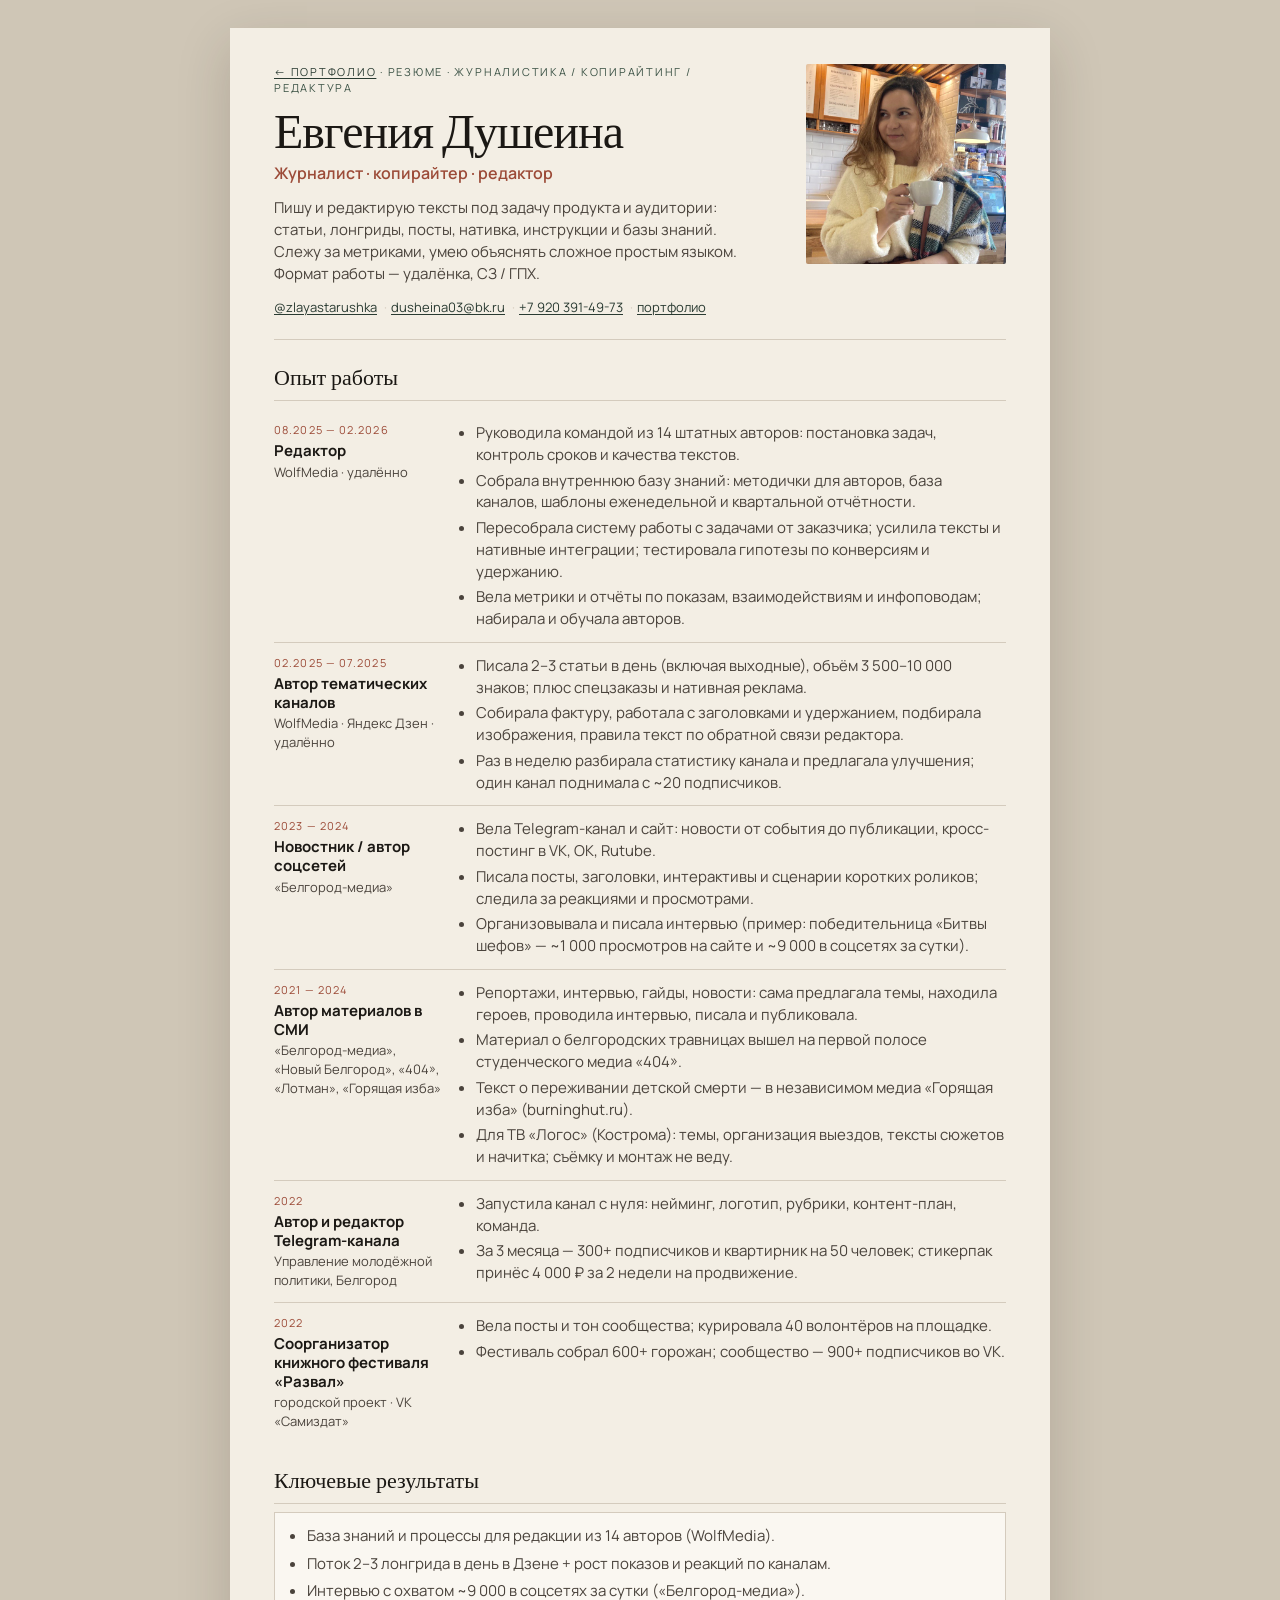
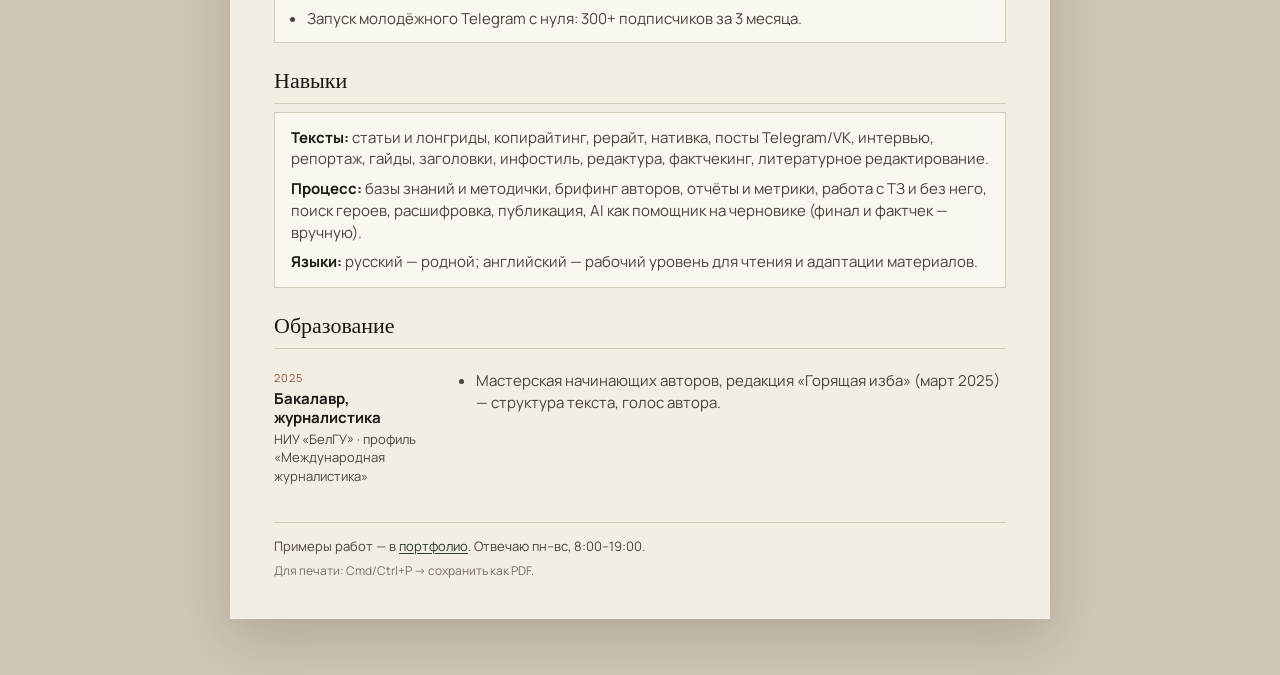
==== resume.html @ 81f5b229 "Fix resume portrait aspect ratio on GitHub Pages. HTML height attribute was stretching the photo; ke" ====
<!DOCTYPE html>
<html lang="ru">
<head>
  <meta charset="UTF-8" />
  <meta name="viewport" content="width=device-width, initial-scale=1" />
  <title>Евгения Душеина — резюме</title>
  <meta name="description" content="Резюме Евгении Душеиной: журналист, копирайтер, редактор. Удалёнка, тексты, редактура, базы знаний, метрики." />
  <link rel="preconnect" href="https://fonts.googleapis.com" />
  <link rel="preconnect" href="https://fonts.gstatic.com" crossorigin />
  <link href="https://fonts.googleapis.com/css2?family=Fraunces:opsz,wght@9..144,500;9..144,700&family=Manrope:wght@400;500;600;700&display=swap" rel="stylesheet" />
  <link rel="stylesheet" href="resume.css" />
</head>
<body>
  <div class="sheet">
    <header class="cv-head">
      <div class="cv-head-copy">
        <p class="kicker"><a href="./">← портфолио</a> · резюме · журналистика / копирайтинг / редактура</p>
        <h1>Евгения Душеина</h1>
        <p class="role">Журналист · копирайтер · редактор</p>
        <p class="lede">
          Пишу и редактирую тексты под задачу продукта и аудитории: статьи, лонгриды, посты, нативка, инструкции и базы знаний.
          Слежу за метриками, умею объяснять сложное простым языком. Формат работы — удалёнка, СЗ / ГПХ.
        </p>
        <ul class="contacts-inline">
          <li><a href="https://t.me/zlayastarushka">@zlayastarushka</a></li>
          <li><a href="mailto:dusheina03@bk.ru">dusheina03@bk.ru</a></li>
          <li><a href="tel:+79203914973">+7 920 391-49-73</a></li>
          <li><a href="https://marieadeslivres-creator.github.io/portfolio-dusheina/">портфолио</a></li>
        </ul>
      </div>
      <figure class="portrait">
        <img src="assets/photo-resume.jpg" alt="Евгения Душеина" />
      </figure>
    </header>

    <section>
      <h2>Опыт работы</h2>

      <article class="job">
        <div class="job-meta">
          <p class="when">08.2025 — 02.2026</p>
          <h3>Редактор</h3>
          <p class="where">WolfMedia · удалённо</p>
        </div>
        <ul>
          <li>Руководила командой из 14 штатных авторов: постановка задач, контроль сроков и качества текстов.</li>
          <li>Собрала внутреннюю базу знаний: методички для авторов, база каналов, шаблоны еженедельной и квартальной отчётности.</li>
          <li>Пересобрала систему работы с задачами от заказчика; усилила тексты и нативные интеграции; тестировала гипотезы по конверсиям и удержанию.</li>
          <li>Вела метрики и отчёты по показам, взаимодействиям и инфоповодам; набирала и обучала авторов.</li>
        </ul>
      </article>

      <article class="job">
        <div class="job-meta">
          <p class="when">02.2025 — 07.2025</p>
          <h3>Автор тематических каналов</h3>
          <p class="where">WolfMedia · Яндекс Дзен · удалённо</p>
        </div>
        <ul>
          <li>Писала 2–3 статьи в день (включая выходные), объём 3 500–10 000 знаков; плюс спецзаказы и нативная реклама.</li>
          <li>Собирала фактуру, работала с заголовками и удержанием, подбирала изображения, правила текст по обратной связи редактора.</li>
          <li>Раз в неделю разбирала статистику канала и предлагала улучшения; один канал поднимала с ~20 подписчиков.</li>
        </ul>
      </article>

      <article class="job">
        <div class="job-meta">
          <p class="when">2023 — 2024</p>
          <h3>Новостник / автор соцсетей</h3>
          <p class="where">«Белгород-медиа»</p>
        </div>
        <ul>
          <li>Вела Telegram-канал и сайт: новости от события до публикации, кросс-постинг в VK, OK, Rutube.</li>
          <li>Писала посты, заголовки, интерактивы и сценарии коротких роликов; следила за реакциями и просмотрами.</li>
          <li>Организовывала и писала интервью (пример: победительница «Битвы шефов» — ~1 000 просмотров на сайте и ~9 000 в соцсетях за сутки).</li>
        </ul>
      </article>

      <article class="job">
        <div class="job-meta">
          <p class="when">2021 — 2024</p>
          <h3>Автор материалов в СМИ</h3>
          <p class="where">«Белгород-медиа», «Новый Белгород», «404», «Лотман», «Горящая изба»</p>
        </div>
        <ul>
          <li>Репортажи, интервью, гайды, новости: сама предлагала темы, находила героев, проводила интервью, писала и публиковала.</li>
          <li>Материал о белгородских травницах вышел на первой полосе студенческого медиа «404».</li>
          <li>Текст о переживании детской смерти — в независимом медиа «Горящая изба» (burninghut.ru).</li>
          <li>Для ТВ «Логос» (Кострома): темы, организация выездов, тексты сюжетов и начитка; съёмку и монтаж не веду.</li>
        </ul>
      </article>

      <article class="job">
        <div class="job-meta">
          <p class="when">2022</p>
          <h3>Автор и редактор Telegram-канала</h3>
          <p class="where">Управление молодёжной политики, Белгород</p>
        </div>
        <ul>
          <li>Запустила канал с нуля: нейминг, логотип, рубрики, контент-план, команда.</li>
          <li>За 3 месяца — 300+ подписчиков и квартирник на 50 человек; стикерпак принёс 4 000 ₽ за 2 недели на продвижение.</li>
        </ul>
      </article>

      <article class="job">
        <div class="job-meta">
          <p class="when">2022</p>
          <h3>Соорганизатор книжного фестиваля «Развал»</h3>
          <p class="where">городской проект · VK «Самиздат»</p>
        </div>
        <ul>
          <li>Вела посты и тон сообщества; курировала 40 волонтёров на площадке.</li>
          <li>Фестиваль собрал 600+ горожан; сообщество — 900+ подписчиков во VK.</li>
        </ul>
      </article>
    </section>

    <section class="results">
      <h2>Ключевые результаты</h2>
      <ul class="result-list">
        <li>База знаний и процессы для редакции из 14 авторов (WolfMedia).</li>
        <li>Поток 2–3 лонгрида в день в Дзене + рост показов и реакций по каналам.</li>
        <li>Интервью с охватом ~9 000 в соцсетях за сутки («Белгород-медиа»).</li>
        <li>Запуск молодёжного Telegram с нуля: 300+ подписчиков за 3 месяца.</li>
      </ul>
    </section>

    <section>
      <h2>Навыки</h2>
      <div class="skills-block">
        <p><strong>Тексты:</strong> статьи и лонгриды, копирайтинг, рерайт, нативка, посты Telegram/VK, интервью, репортаж, гайды, заголовки, инфостиль, редактура, фактчекинг, литературное редактирование.</p>
        <p><strong>Процесс:</strong> базы знаний и методички, брифинг авторов, отчёты и метрики, работа с ТЗ и без него, поиск героев, расшифровка, публикация, AI как помощник на черновике (финал и фактчек — вручную).</p>
        <p><strong>Языки:</strong> русский — родной; английский — рабочий уровень для чтения и адаптации материалов.</p>
      </div>
    </section>

    <section>
      <h2>Образование</h2>
      <article class="job job-edu">
        <div class="job-meta">
          <p class="when">2025</p>
          <h3>Бакалавр, журналистика</h3>
          <p class="where">НИУ «БелГУ» · профиль «Международная журналистика»</p>
        </div>
        <ul>
          <li>Мастерская начинающих авторов, редакция «Горящая изба» (март 2025) — структура текста, голос автора.</li>
        </ul>
      </article>
    </section>

    <footer class="cv-foot">
      <p>Примеры работ — в <a href="https://marieadeslivres-creator.github.io/portfolio-dusheina/">портфолио</a>. Отвечаю пн–вс, 8:00–19:00.</p>
      <p class="print-hint">Для печати: Cmd/Ctrl+P → сохранить как PDF.</p>
    </footer>
  </div>
</body>
</html>
---- resume.css ----
:root {
  --paper: #f3eee4;
  --ink: #1b1814;
  --ink-soft: #4a433c;
  --forest: #3c5346;
  --forest-deep: #2a3b32;
  --rust: #9c4b38;
  --rule: #d4cbbd;
  --white: #faf7f1;
}

* { box-sizing: border-box; }

html { scroll-behavior: smooth; }

body {
  margin: 0;
  background: #cfc6b6;
  color: var(--ink);
  font-family: "Manrope", sans-serif;
  font-size: 15px;
  line-height: 1.45;
}

a {
  color: var(--forest-deep);
  text-underline-offset: 2px;
}

a:hover { color: var(--rust); }

.sheet {
  max-width: 820px;
  margin: 28px auto 56px;
  background: var(--paper);
  padding: 36px 44px 40px;
  box-shadow: 0 18px 50px rgba(40, 30, 16, 0.18);
}

.kicker {
  margin: 0 0 10px;
  font-size: 11px;
  letter-spacing: 0.16em;
  text-transform: uppercase;
  color: var(--forest);
}

.cv-head {
  display: grid;
  grid-template-columns: 1.35fr 0.65fr;
  gap: 28px;
  align-items: start;
  padding-bottom: 22px;
  border-bottom: 1px solid var(--rule);
  margin-bottom: 8px;
}

h1 {
  margin: 0 0 6px;
  font-family: "Fraunces", serif;
  font-size: clamp(34px, 5.5vw, 48px);
  line-height: 1.05;
  font-weight: 500;
  letter-spacing: -0.02em;
}

.role {
  margin: 0 0 12px;
  font-size: 16px;
  color: var(--rust);
  font-weight: 600;
}

.lede {
  margin: 0 0 14px;
  color: var(--ink-soft);
  max-width: 42em;
}

.contacts-inline {
  margin: 0;
  padding: 0;
  list-style: none;
  display: flex;
  flex-wrap: wrap;
  gap: 6px 14px;
  font-size: 13px;
}

.contacts-inline li {
  position: relative;
}

.contacts-inline li:not(:last-child)::after {
  content: "·";
  position: absolute;
  right: -10px;
  color: var(--rule);
}

.portrait {
  margin: 0;
  justify-self: end;
  width: min(100%, 200px);
}

.portrait img {
  width: 100%;
  height: auto;
  aspect-ratio: 1;
  object-fit: cover;
  object-position: center 18%;
  display: block;
  border-radius: 2px;
  filter: saturate(0.92) contrast(1.04);
}

h2 {
  margin: 22px 0 8px;
  font-family: "Fraunces", serif;
  font-size: 22px;
  font-weight: 500;
  padding-bottom: 6px;
  border-bottom: 1px solid var(--rule);
}

.job {
  display: grid;
  grid-template-columns: 168px 1fr;
  gap: 14px 18px;
  padding: 12px 0;
  border-top: 1px solid transparent;
}

.job + .job {
  border-top: 1px solid var(--rule);
}

.when {
  margin: 0 0 4px;
  font-size: 11px;
  letter-spacing: 0.1em;
  text-transform: uppercase;
  color: var(--rust);
}

.job h3 {
  margin: 0 0 2px;
  font-size: 15px;
  font-weight: 700;
  line-height: 1.25;
}

.where {
  margin: 0;
  color: var(--ink-soft);
  font-size: 13px;
}

.job ul {
  margin: 0;
  padding: 0 0 0 16px;
  color: var(--ink-soft);
}

.job li + li { margin-top: 4px; }

.result-list {
  margin: 0;
  padding: 12px 16px 12px 32px;
  background: var(--white);
  border: 1px solid var(--rule);
  color: var(--ink-soft);
}

.result-list li + li { margin-top: 6px; }

.skills-block {
  background: var(--white);
  border: 1px solid var(--rule);
  padding: 14px 16px;
  color: var(--ink-soft);
}

.skills-block p {
  margin: 0;
}

.skills-block p + p {
  margin-top: 8px;
}

.skills-block strong {
  color: var(--ink);
  font-weight: 700;
}

.job-edu ul {
  color: var(--ink-soft);
}

.cv-foot {
  margin-top: 24px;
  padding-top: 14px;
  border-top: 1px solid var(--rule);
  color: var(--ink-soft);
  font-size: 13px;
}

.cv-foot p { margin: 0; }

.print-hint {
  margin-top: 6px !important;
  font-size: 12px;
  opacity: 0.75;
}

@media screen and (max-width: 700px) {
  .sheet {
    margin: 0;
    padding: 24px 18px 40px;
  }

  .cv-head {
    grid-template-columns: 1fr;
  }

  .portrait {
    order: -1;
    justify-self: start;
    width: 160px;
  }

  .job {
    grid-template-columns: 1fr;
    gap: 6px;
  }

  .contacts-inline li:not(:last-child)::after {
    display: none;
  }
}

@page {
  size: A4;
  margin: 12mm 14mm;
}

@media print {
  body {
    background: white;
    font-size: 10.5pt;
    line-height: 1.35;
    -webkit-print-color-adjust: exact;
    print-color-adjust: exact;
  }

  .sheet {
    margin: 0;
    padding: 0;
    max-width: none;
    box-shadow: none;
  }

  .print-hint { display: none; }

  .cv-head {
    gap: 18px;
    padding-bottom: 12px;
    margin-bottom: 4px;
  }

  h1 { font-size: 28pt; }
  h2 {
    font-size: 13pt;
    margin: 14px 0 6px;
  }

  .portrait { width: 132px; }

  .job {
    grid-template-columns: 140px 1fr;
    padding: 8px 0;
    break-inside: avoid;
  }

  .results,
  .skills-block,
  .job-edu {
    break-inside: avoid;
  }

  a {
    color: var(--ink);
    text-decoration: none;
  }
}
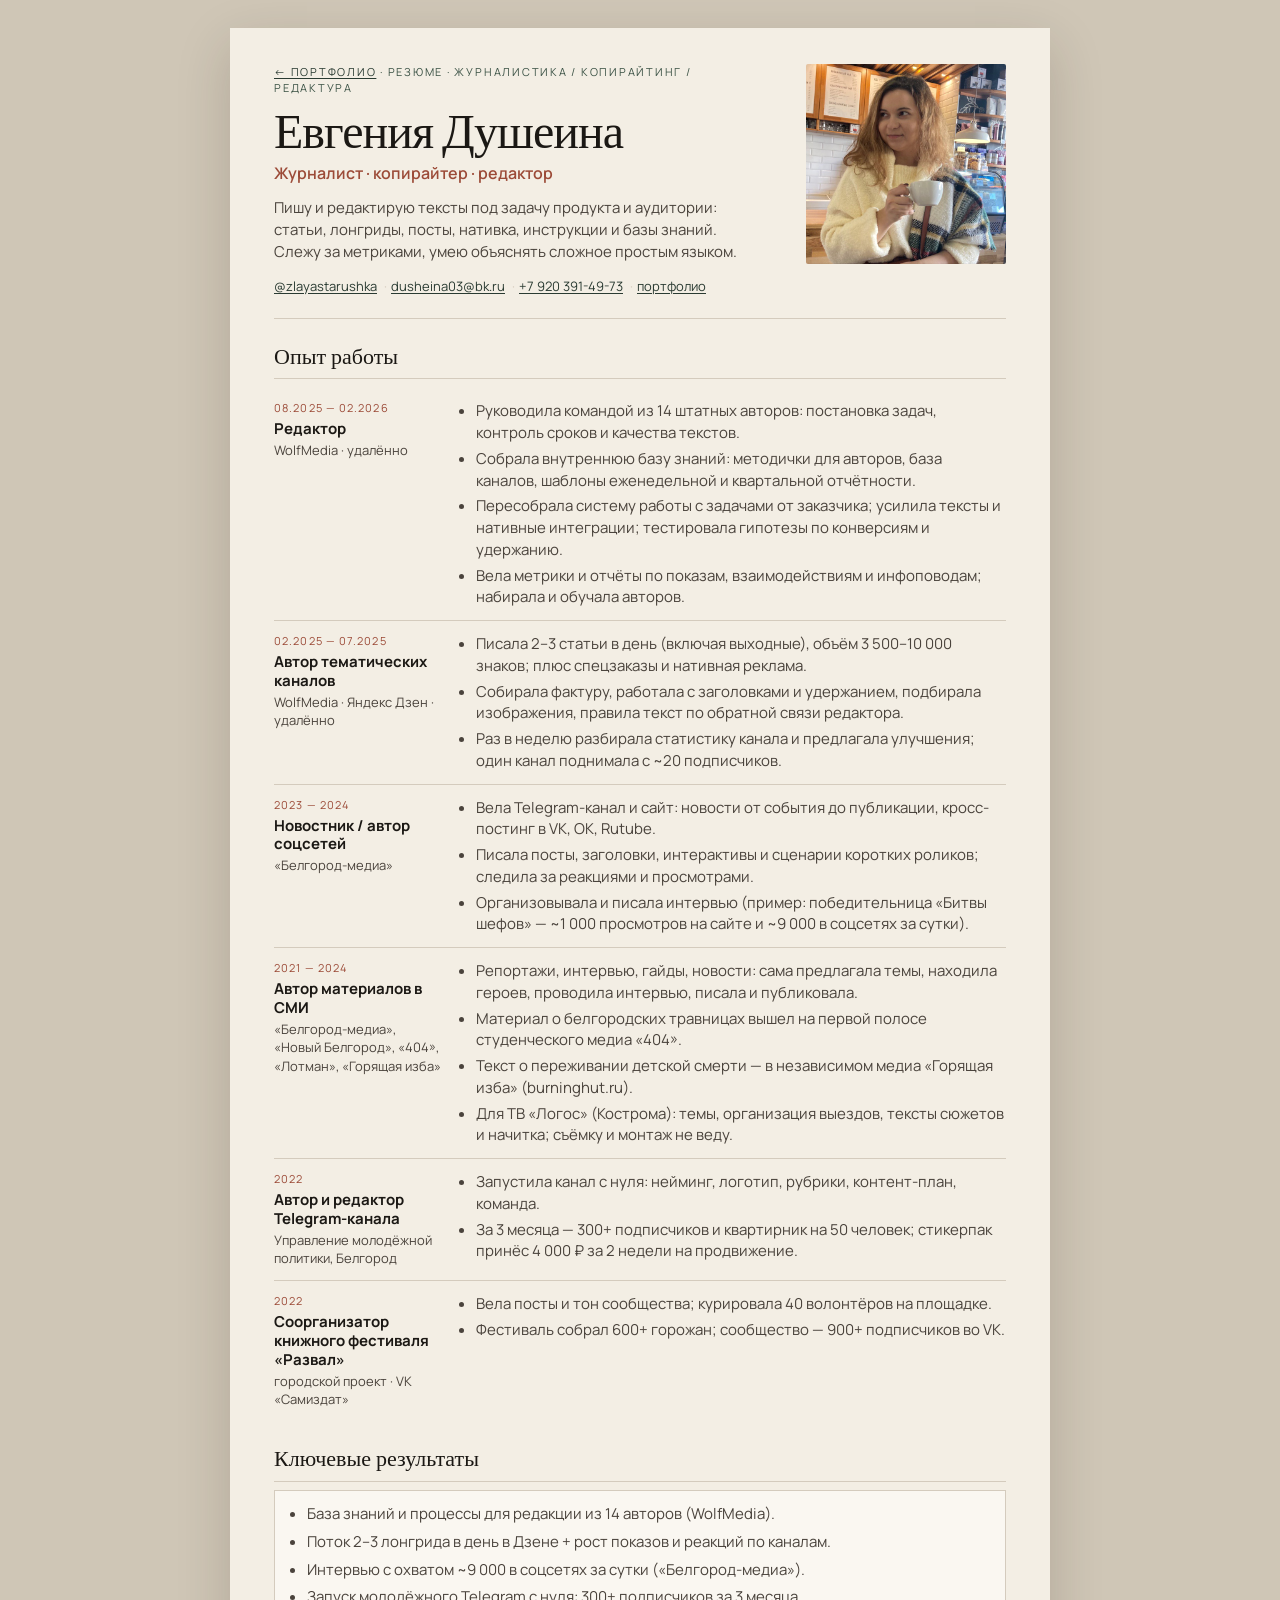
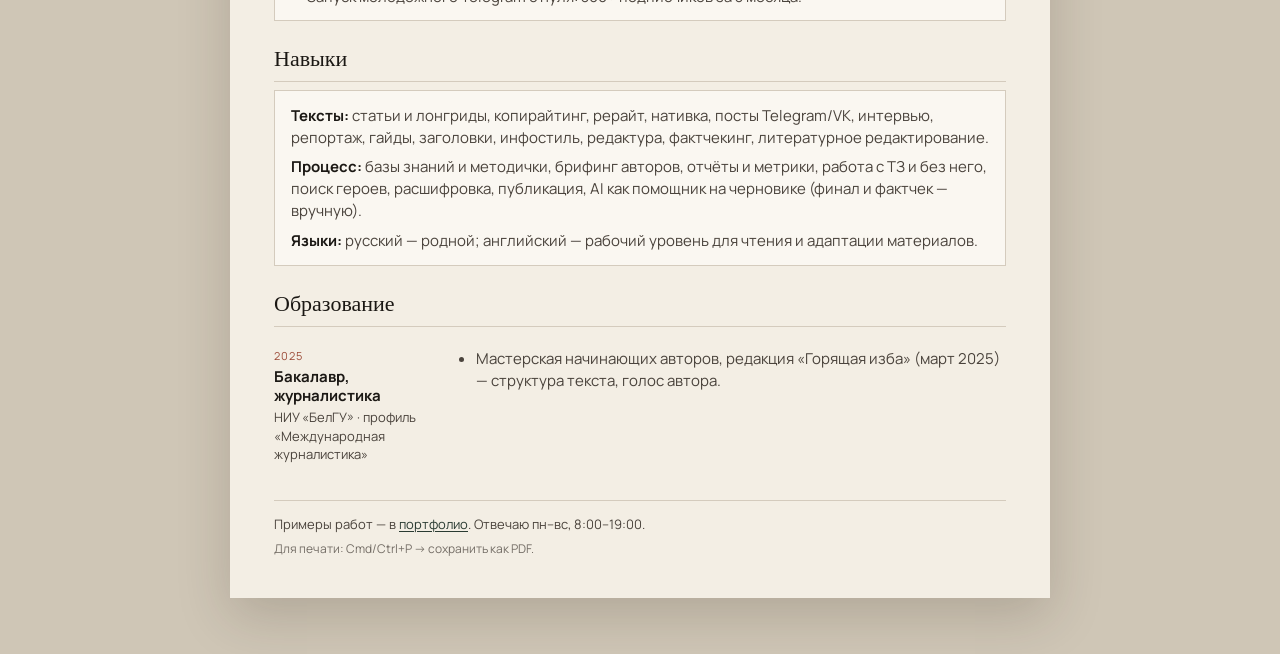
==== commit c1d057ab: "Drop work-format line from the resume summary. Keep the intro focused on skills and leave contract d" ====
--- a/resume.html
+++ b/resume.html
@@ -19,7 +19,7 @@
         <p class="role">Журналист · копирайтер · редактор</p>
         <p class="lede">
           Пишу и редактирую тексты под задачу продукта и аудитории: статьи, лонгриды, посты, нативка, инструкции и базы знаний.
-          Слежу за метриками, умею объяснять сложное простым языком. Формат работы — удалёнка, СЗ / ГПХ.
+          Слежу за метриками, умею объяснять сложное простым языком.
         </p>
         <ul class="contacts-inline">
           <li><a href="https://t.me/zlayastarushka">@zlayastarushka</a></li>
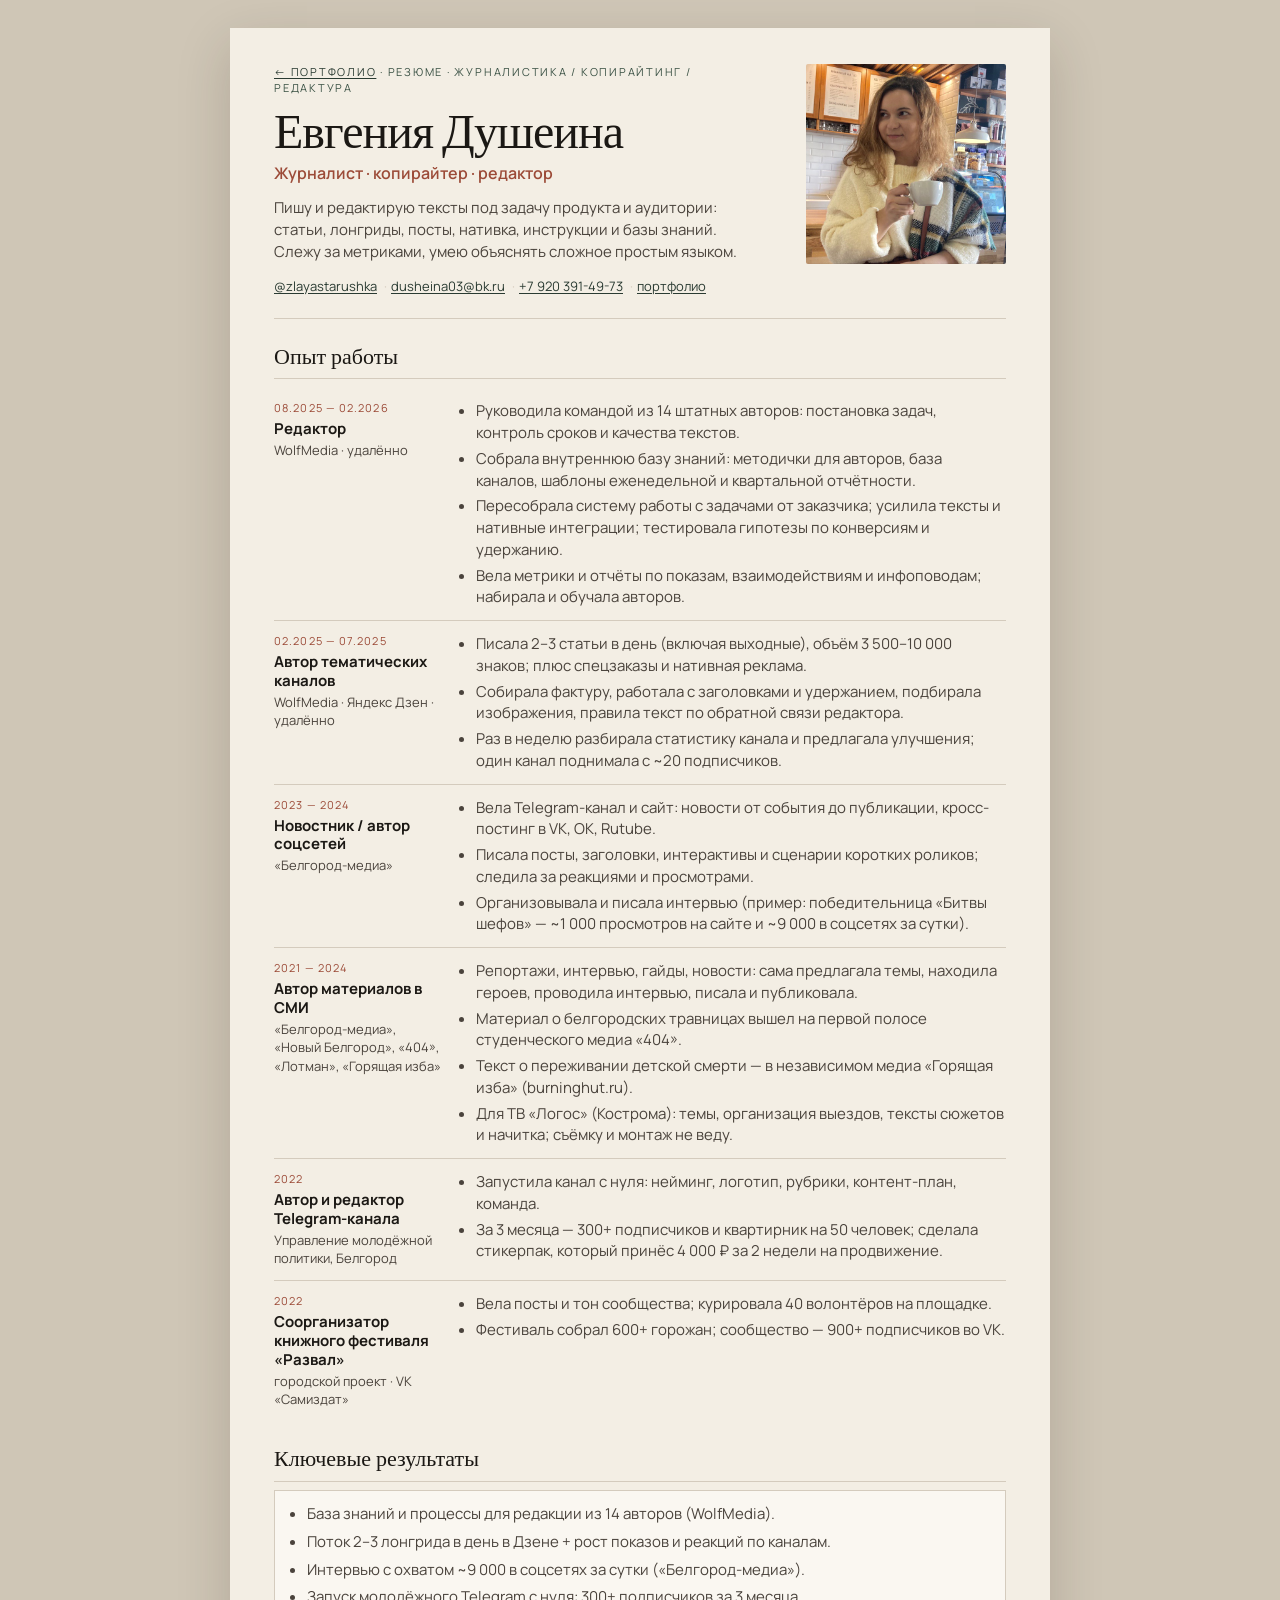
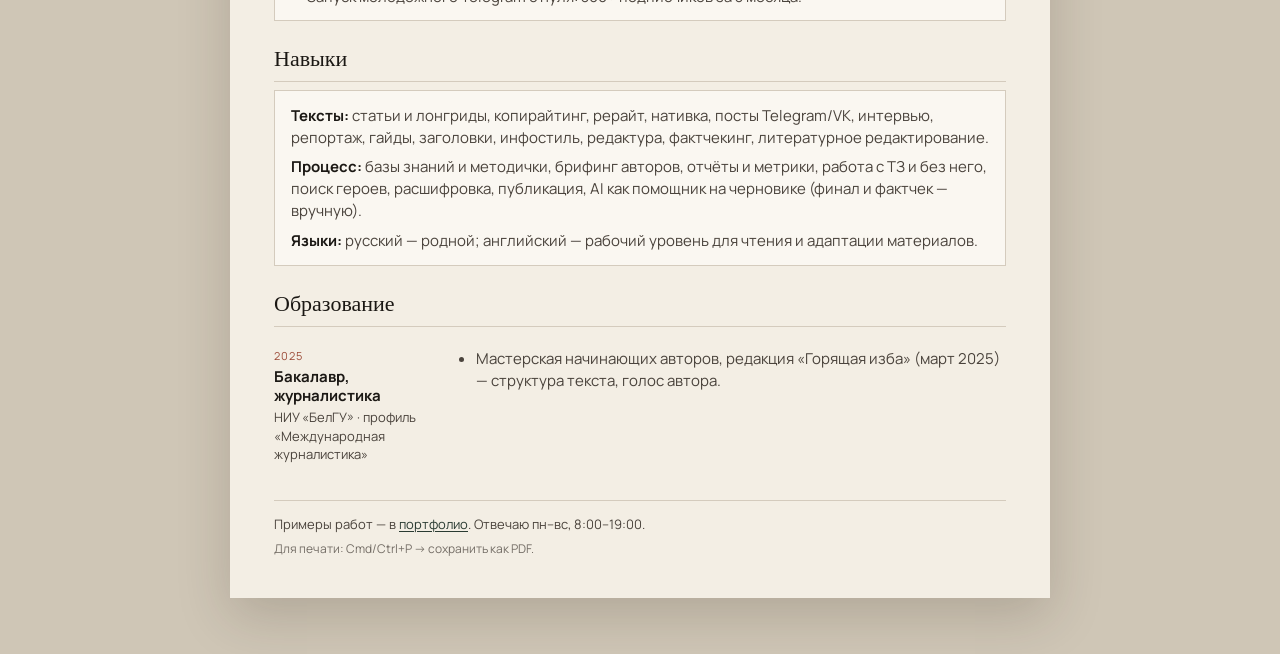
==== commit 34b11656: "Clarify ownership of the sticker-pack result in the resume. Co-authored-by: Cursor <cursoragent@curs" ====
--- a/resume.html
+++ b/resume.html
@@ -98,7 +98,7 @@
         </div>
         <ul>
           <li>Запустила канал с нуля: нейминг, логотип, рубрики, контент-план, команда.</li>
-          <li>За 3 месяца — 300+ подписчиков и квартирник на 50 человек; стикерпак принёс 4 000 ₽ за 2 недели на продвижение.</li>
+          <li>За 3 месяца — 300+ подписчиков и квартирник на 50 человек; сделала стикерпак, который принёс 4 000 ₽ за 2 недели на продвижение.</li>
         </ul>
       </article>
 
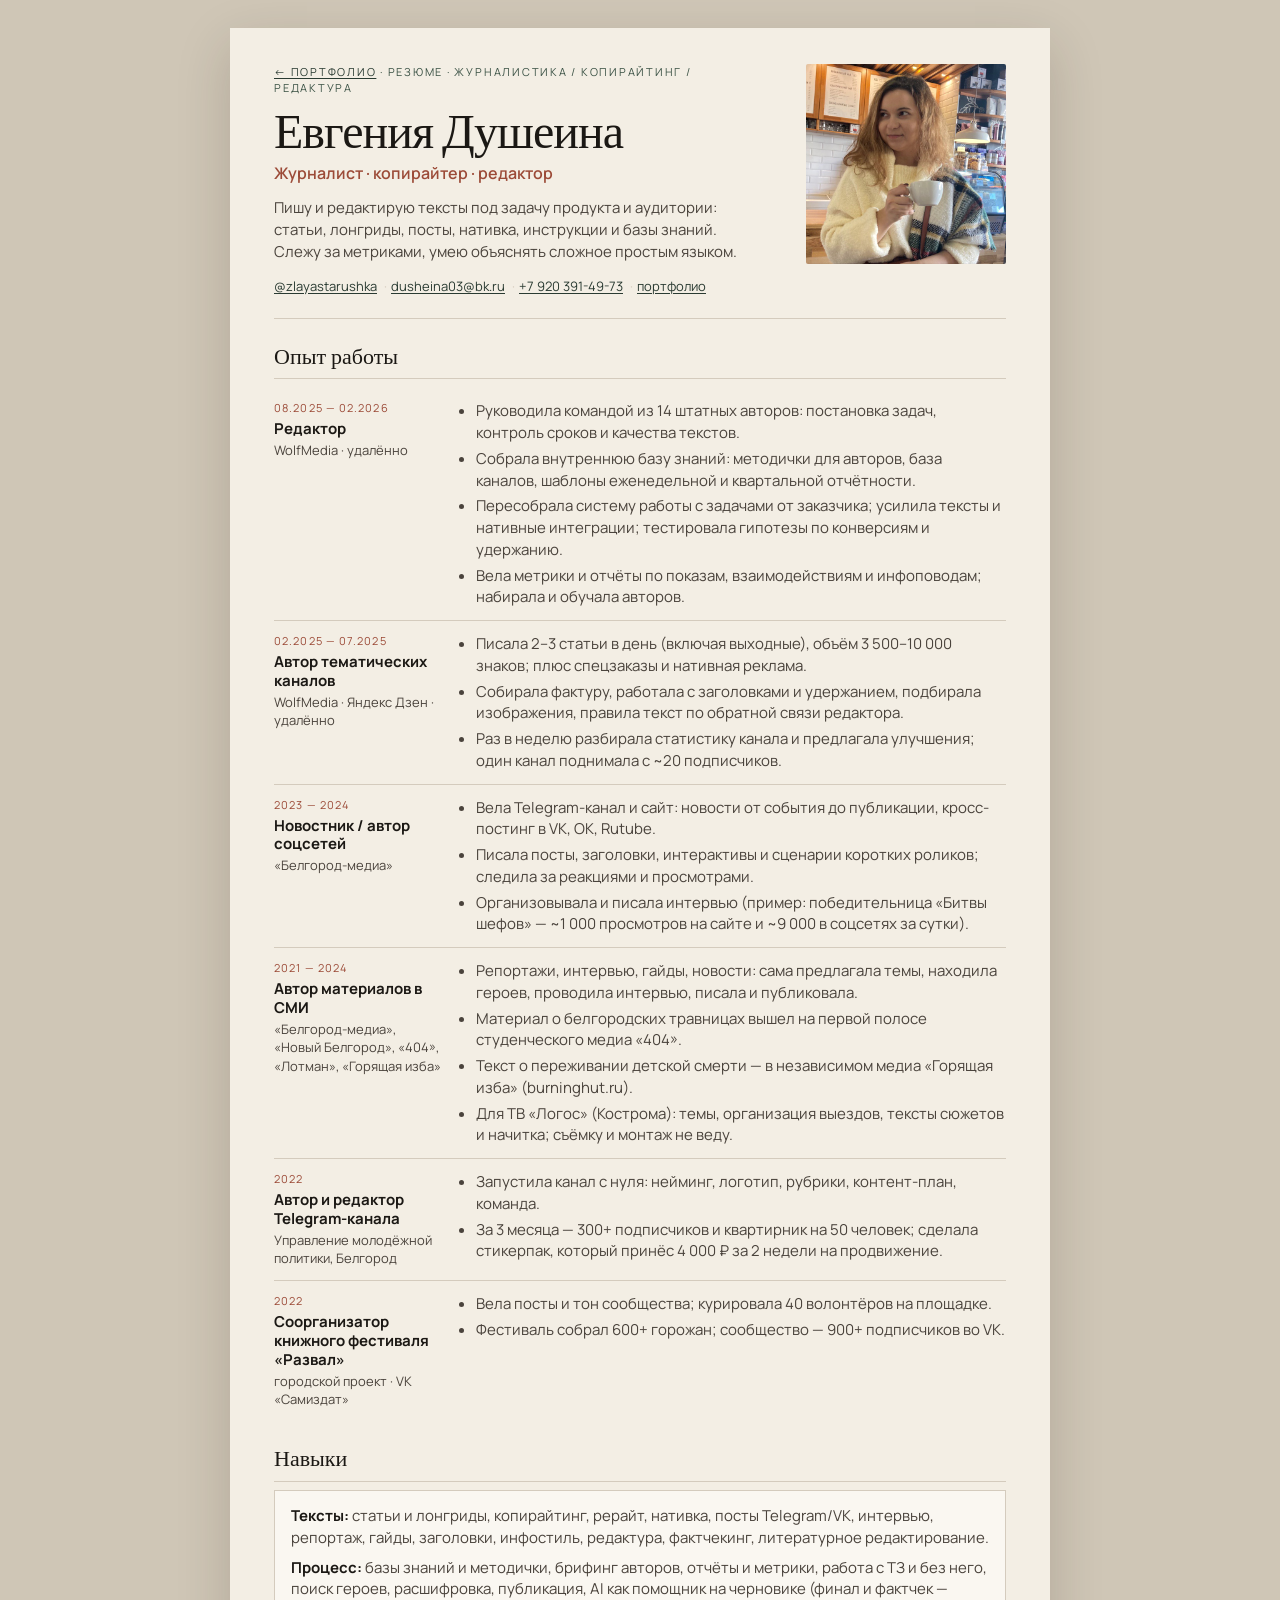
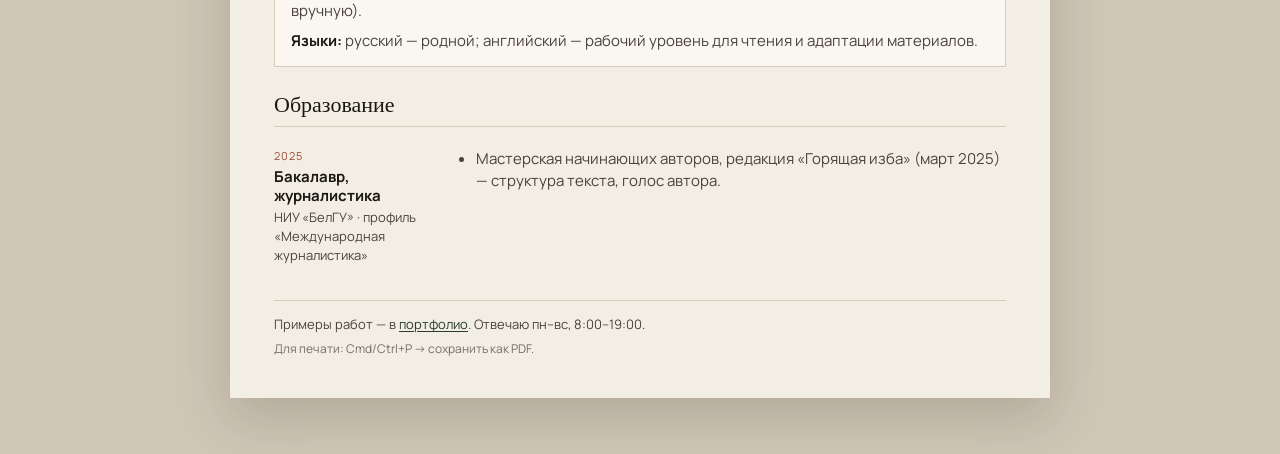
==== commit 0e28dbea: "Remove the key-results block from the resume. Those wins already sit in the experience bullets, so t" ====
--- a/resume.html
+++ b/resume.html
@@ -115,16 +115,6 @@
       </article>
     </section>
 
-    <section class="results">
-      <h2>Ключевые результаты</h2>
-      <ul class="result-list">
-        <li>База знаний и процессы для редакции из 14 авторов (WolfMedia).</li>
-        <li>Поток 2–3 лонгрида в день в Дзене + рост показов и реакций по каналам.</li>
-        <li>Интервью с охватом ~9 000 в соцсетях за сутки («Белгород-медиа»).</li>
-        <li>Запуск молодёжного Telegram с нуля: 300+ подписчиков за 3 месяца.</li>
-      </ul>
-    </section>
-
     <section>
       <h2>Навыки</h2>
       <div class="skills-block">
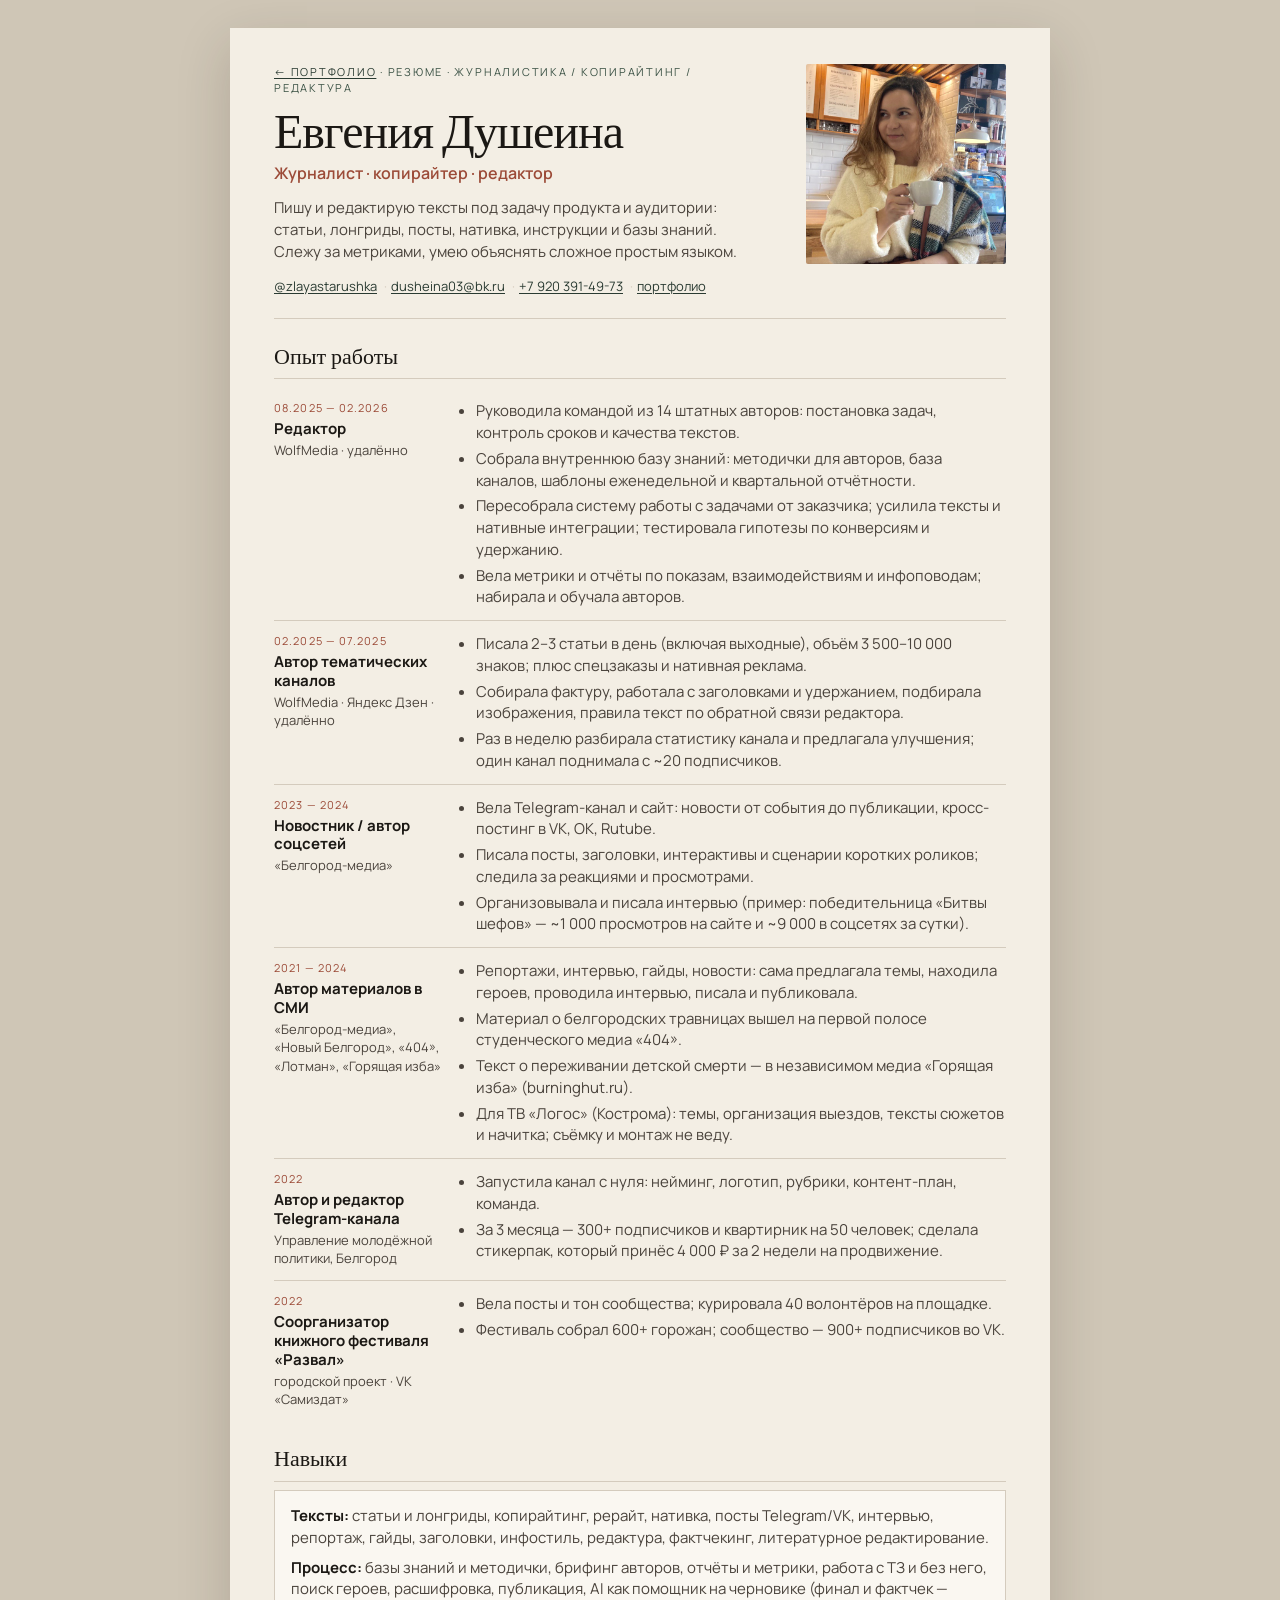
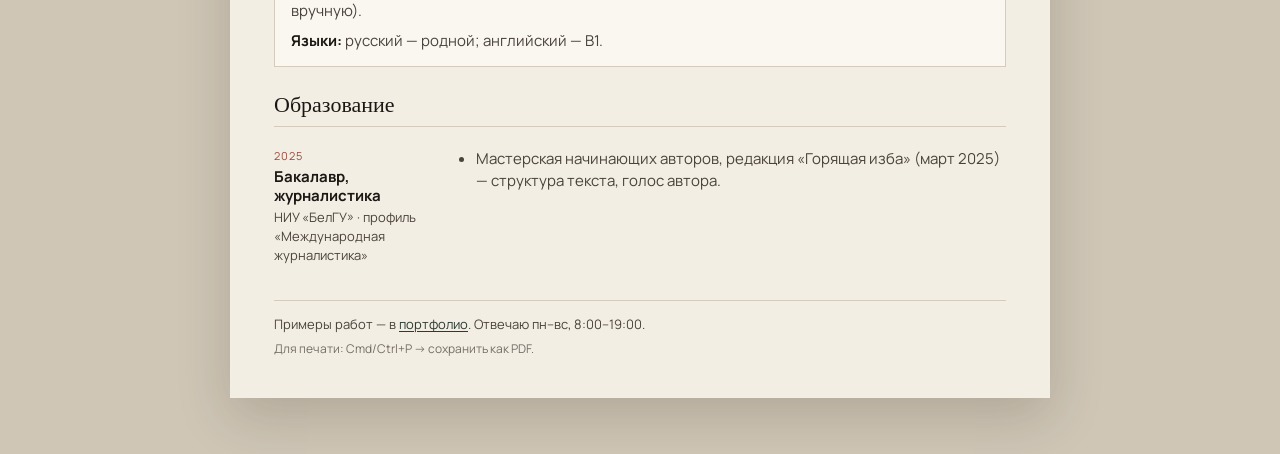
==== commit 13eb28a0: "Specify English level as B1 on the resume. Co-authored-by: Cursor <cursoragent@cursor.com>" ====
--- a/resume.html
+++ b/resume.html
@@ -120,7 +120,7 @@
       <div class="skills-block">
         <p><strong>Тексты:</strong> статьи и лонгриды, копирайтинг, рерайт, нативка, посты Telegram/VK, интервью, репортаж, гайды, заголовки, инфостиль, редактура, фактчекинг, литературное редактирование.</p>
         <p><strong>Процесс:</strong> базы знаний и методички, брифинг авторов, отчёты и метрики, работа с ТЗ и без него, поиск героев, расшифровка, публикация, AI как помощник на черновике (финал и фактчек — вручную).</p>
-        <p><strong>Языки:</strong> русский — родной; английский — рабочий уровень для чтения и адаптации материалов.</p>
+        <p><strong>Языки:</strong> русский — родной; английский — B1.</p>
       </div>
     </section>
 
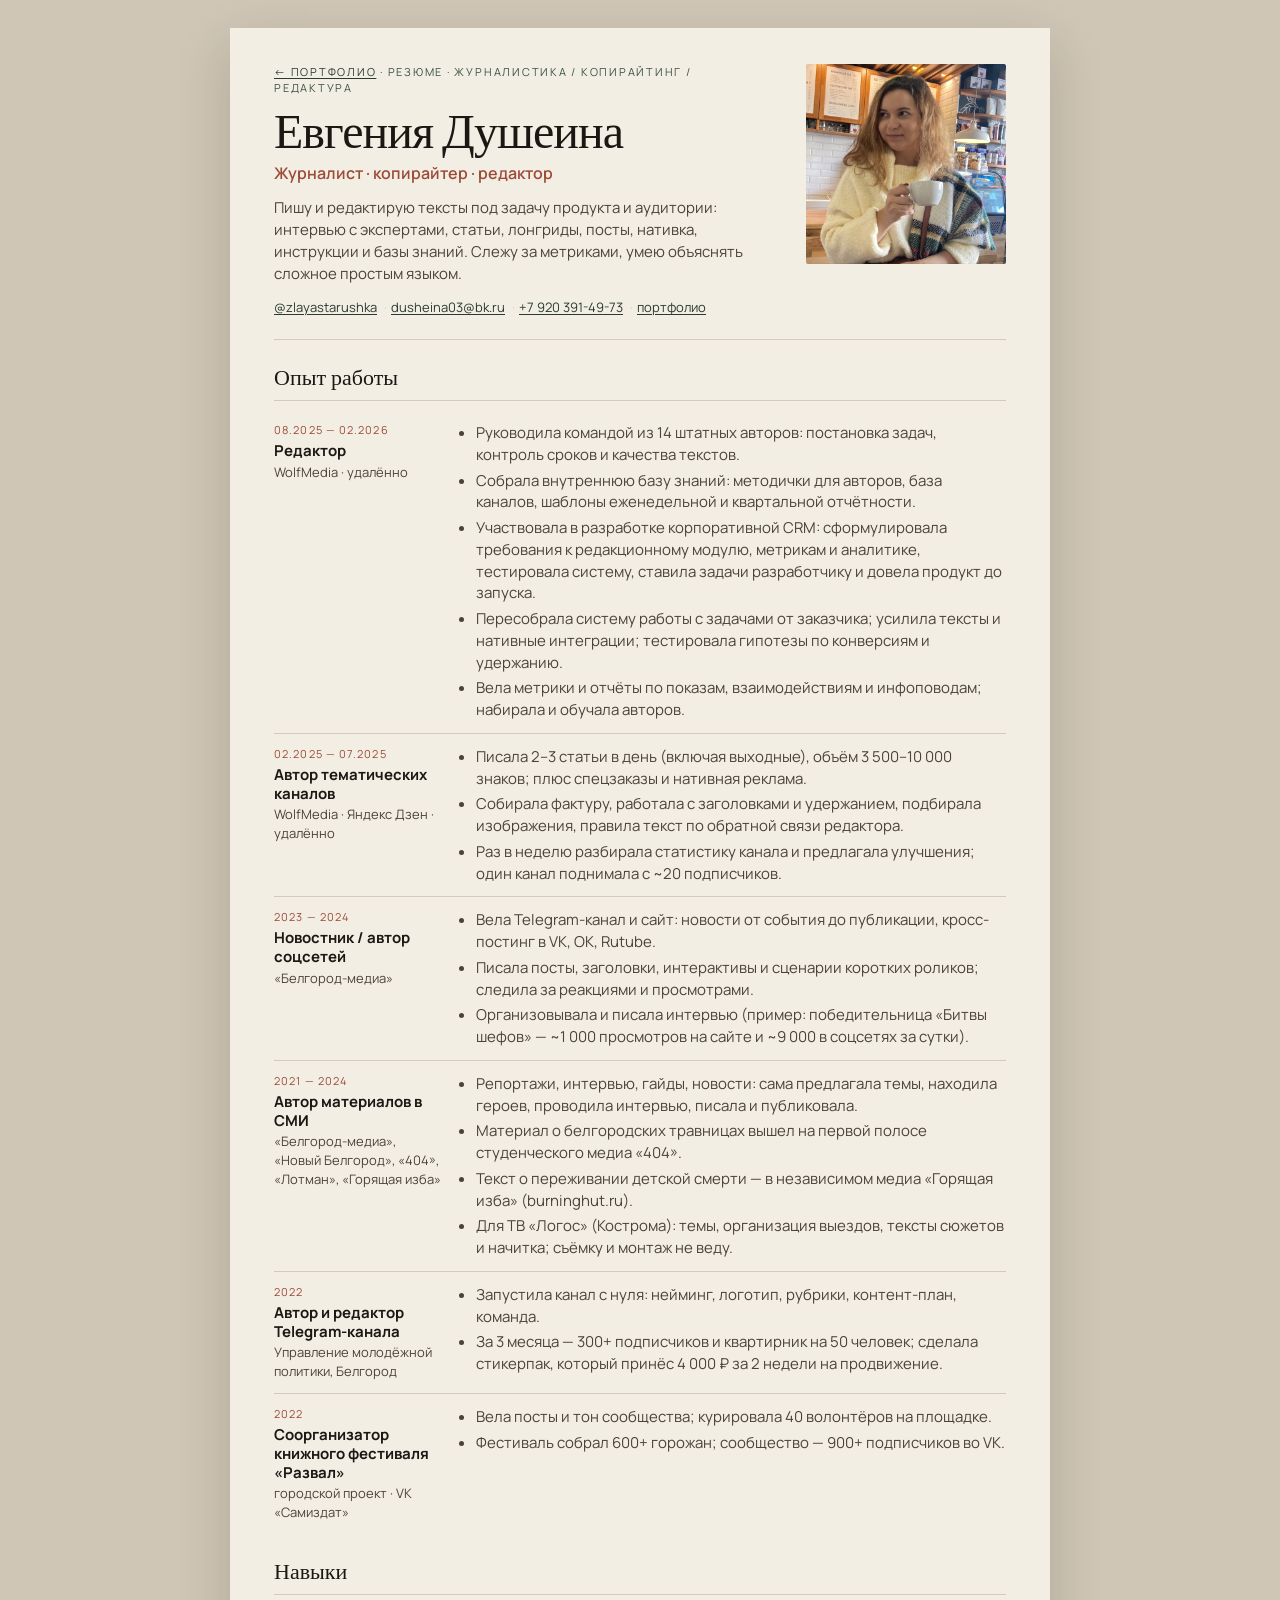
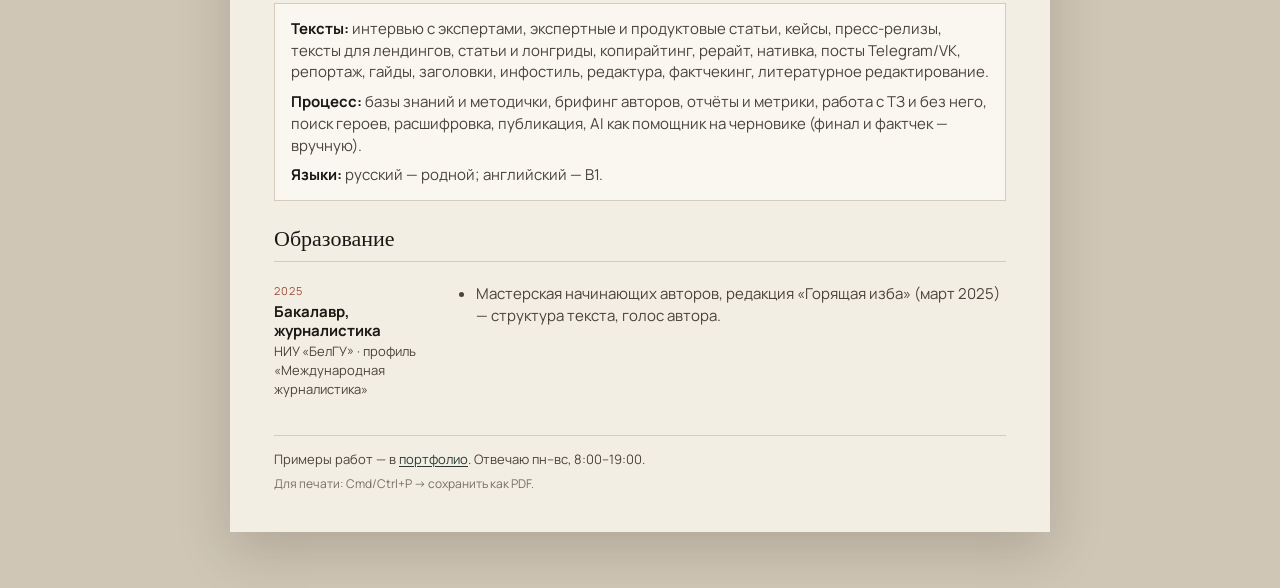
==== commit ebc8f76a: "Update resume: CRM at WolfMedia, product text formats, expert interviews. Surface product and interv" ====
--- a/resume.html
+++ b/resume.html
@@ -18,7 +18,7 @@
         <h1>Евгения Душеина</h1>
         <p class="role">Журналист · копирайтер · редактор</p>
         <p class="lede">
-          Пишу и редактирую тексты под задачу продукта и аудитории: статьи, лонгриды, посты, нативка, инструкции и базы знаний.
+          Пишу и редактирую тексты под задачу продукта и аудитории: интервью с экспертами, статьи, лонгриды, посты, нативка, инструкции и базы знаний.
           Слежу за метриками, умею объяснять сложное простым языком.
         </p>
         <ul class="contacts-inline">
@@ -45,6 +45,7 @@
         <ul>
           <li>Руководила командой из 14 штатных авторов: постановка задач, контроль сроков и качества текстов.</li>
           <li>Собрала внутреннюю базу знаний: методички для авторов, база каналов, шаблоны еженедельной и квартальной отчётности.</li>
+          <li>Участвовала в разработке корпоративной CRM: сформулировала требования к редакционному модулю, метрикам и аналитике, тестировала систему, ставила задачи разработчику и довела продукт до запуска.</li>
           <li>Пересобрала систему работы с задачами от заказчика; усилила тексты и нативные интеграции; тестировала гипотезы по конверсиям и удержанию.</li>
           <li>Вела метрики и отчёты по показам, взаимодействиям и инфоповодам; набирала и обучала авторов.</li>
         </ul>
@@ -118,7 +119,7 @@
     <section>
       <h2>Навыки</h2>
       <div class="skills-block">
-        <p><strong>Тексты:</strong> статьи и лонгриды, копирайтинг, рерайт, нативка, посты Telegram/VK, интервью, репортаж, гайды, заголовки, инфостиль, редактура, фактчекинг, литературное редактирование.</p>
+        <p><strong>Тексты:</strong> интервью с экспертами, экспертные и продуктовые статьи, кейсы, пресс-релизы, тексты для лендингов, статьи и лонгриды, копирайтинг, рерайт, нативка, посты Telegram/VK, репортаж, гайды, заголовки, инфостиль, редактура, фактчекинг, литературное редактирование.</p>
         <p><strong>Процесс:</strong> базы знаний и методички, брифинг авторов, отчёты и метрики, работа с ТЗ и без него, поиск героев, расшифровка, публикация, AI как помощник на черновике (финал и фактчек — вручную).</p>
         <p><strong>Языки:</strong> русский — родной; английский — B1.</p>
       </div>
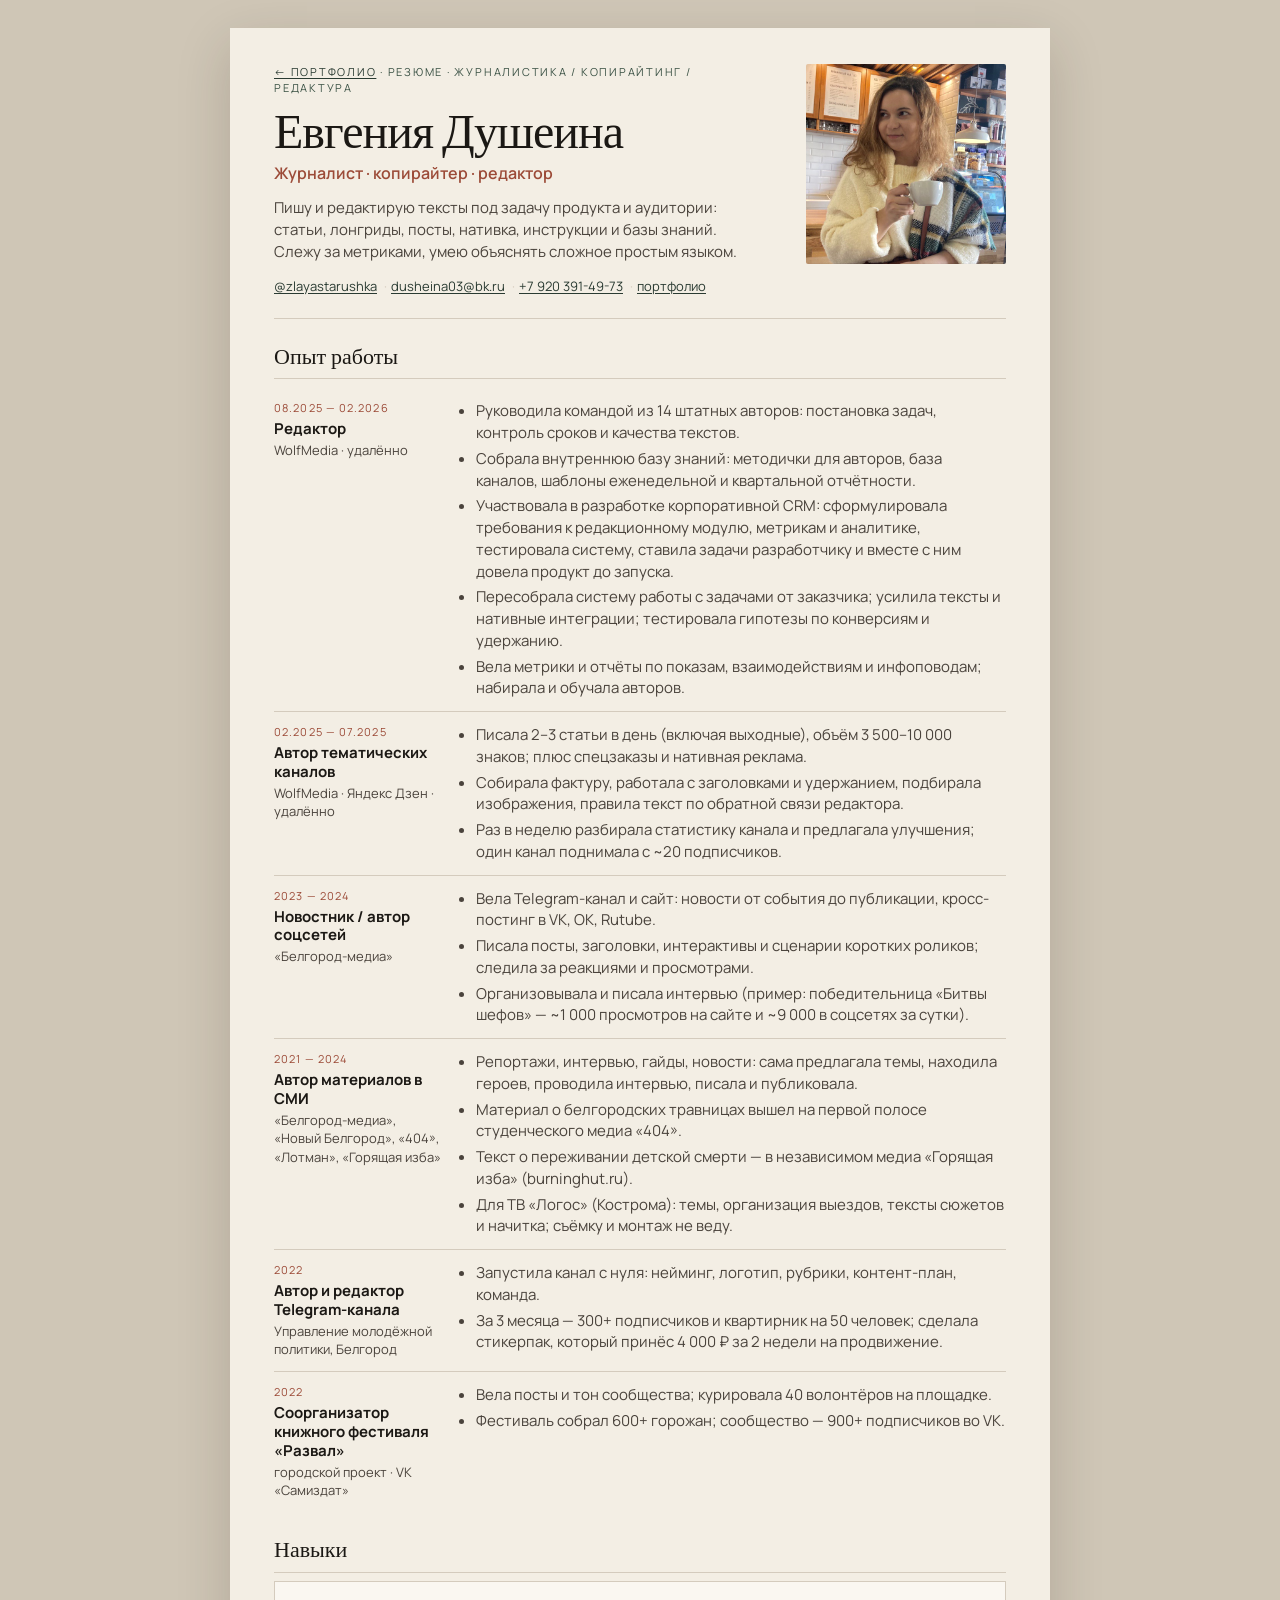
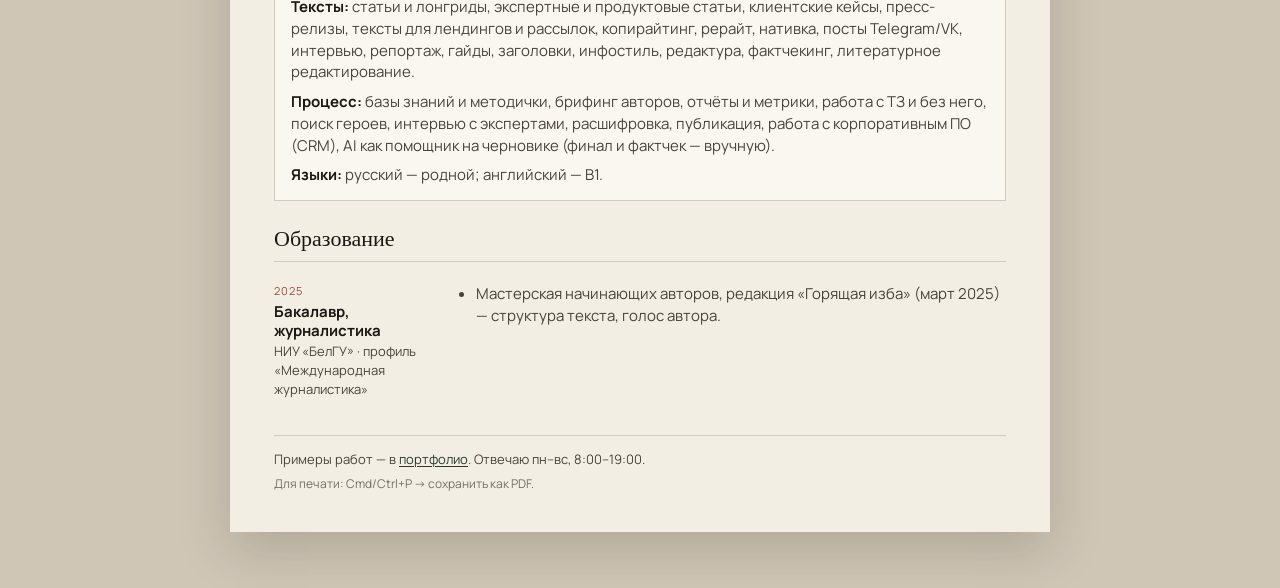
==== commit 73195996: "Add WolfMedia CRM work and product-text skills. Keep the existing resume and portfolio wording, and " ====
--- a/resume.html
+++ b/resume.html
@@ -18,7 +18,7 @@
         <h1>Евгения Душеина</h1>
         <p class="role">Журналист · копирайтер · редактор</p>
         <p class="lede">
-          Пишу и редактирую тексты под задачу продукта и аудитории: интервью с экспертами, статьи, лонгриды, посты, нативка, инструкции и базы знаний.
+          Пишу и редактирую тексты под задачу продукта и аудитории: статьи, лонгриды, посты, нативка, инструкции и базы знаний.
           Слежу за метриками, умею объяснять сложное простым языком.
         </p>
         <ul class="contacts-inline">
@@ -45,7 +45,7 @@
         <ul>
           <li>Руководила командой из 14 штатных авторов: постановка задач, контроль сроков и качества текстов.</li>
           <li>Собрала внутреннюю базу знаний: методички для авторов, база каналов, шаблоны еженедельной и квартальной отчётности.</li>
-          <li>Участвовала в разработке корпоративной CRM: сформулировала требования к редакционному модулю, метрикам и аналитике, тестировала систему, ставила задачи разработчику и довела продукт до запуска.</li>
+          <li>Участвовала в разработке корпоративной CRM: сформулировала требования к редакционному модулю, метрикам и аналитике, тестировала систему, ставила задачи разработчику и вместе с ним довела продукт до запуска.</li>
           <li>Пересобрала систему работы с задачами от заказчика; усилила тексты и нативные интеграции; тестировала гипотезы по конверсиям и удержанию.</li>
           <li>Вела метрики и отчёты по показам, взаимодействиям и инфоповодам; набирала и обучала авторов.</li>
         </ul>
@@ -119,8 +119,8 @@
     <section>
       <h2>Навыки</h2>
       <div class="skills-block">
-        <p><strong>Тексты:</strong> интервью с экспертами, экспертные и продуктовые статьи, кейсы, пресс-релизы, тексты для лендингов, статьи и лонгриды, копирайтинг, рерайт, нативка, посты Telegram/VK, репортаж, гайды, заголовки, инфостиль, редактура, фактчекинг, литературное редактирование.</p>
-        <p><strong>Процесс:</strong> базы знаний и методички, брифинг авторов, отчёты и метрики, работа с ТЗ и без него, поиск героев, расшифровка, публикация, AI как помощник на черновике (финал и фактчек — вручную).</p>
+        <p><strong>Тексты:</strong> статьи и лонгриды, экспертные и продуктовые статьи, клиентские кейсы, пресс-релизы, тексты для лендингов и рассылок, копирайтинг, рерайт, нативка, посты Telegram/VK, интервью, репортаж, гайды, заголовки, инфостиль, редактура, фактчекинг, литературное редактирование.</p>
+        <p><strong>Процесс:</strong> базы знаний и методички, брифинг авторов, отчёты и метрики, работа с ТЗ и без него, поиск героев, интервью с экспертами, расшифровка, публикация, работа с корпоративным ПО (CRM), AI как помощник на черновике (финал и фактчек — вручную).</p>
         <p><strong>Языки:</strong> русский — родной; английский — B1.</p>
       </div>
     </section>
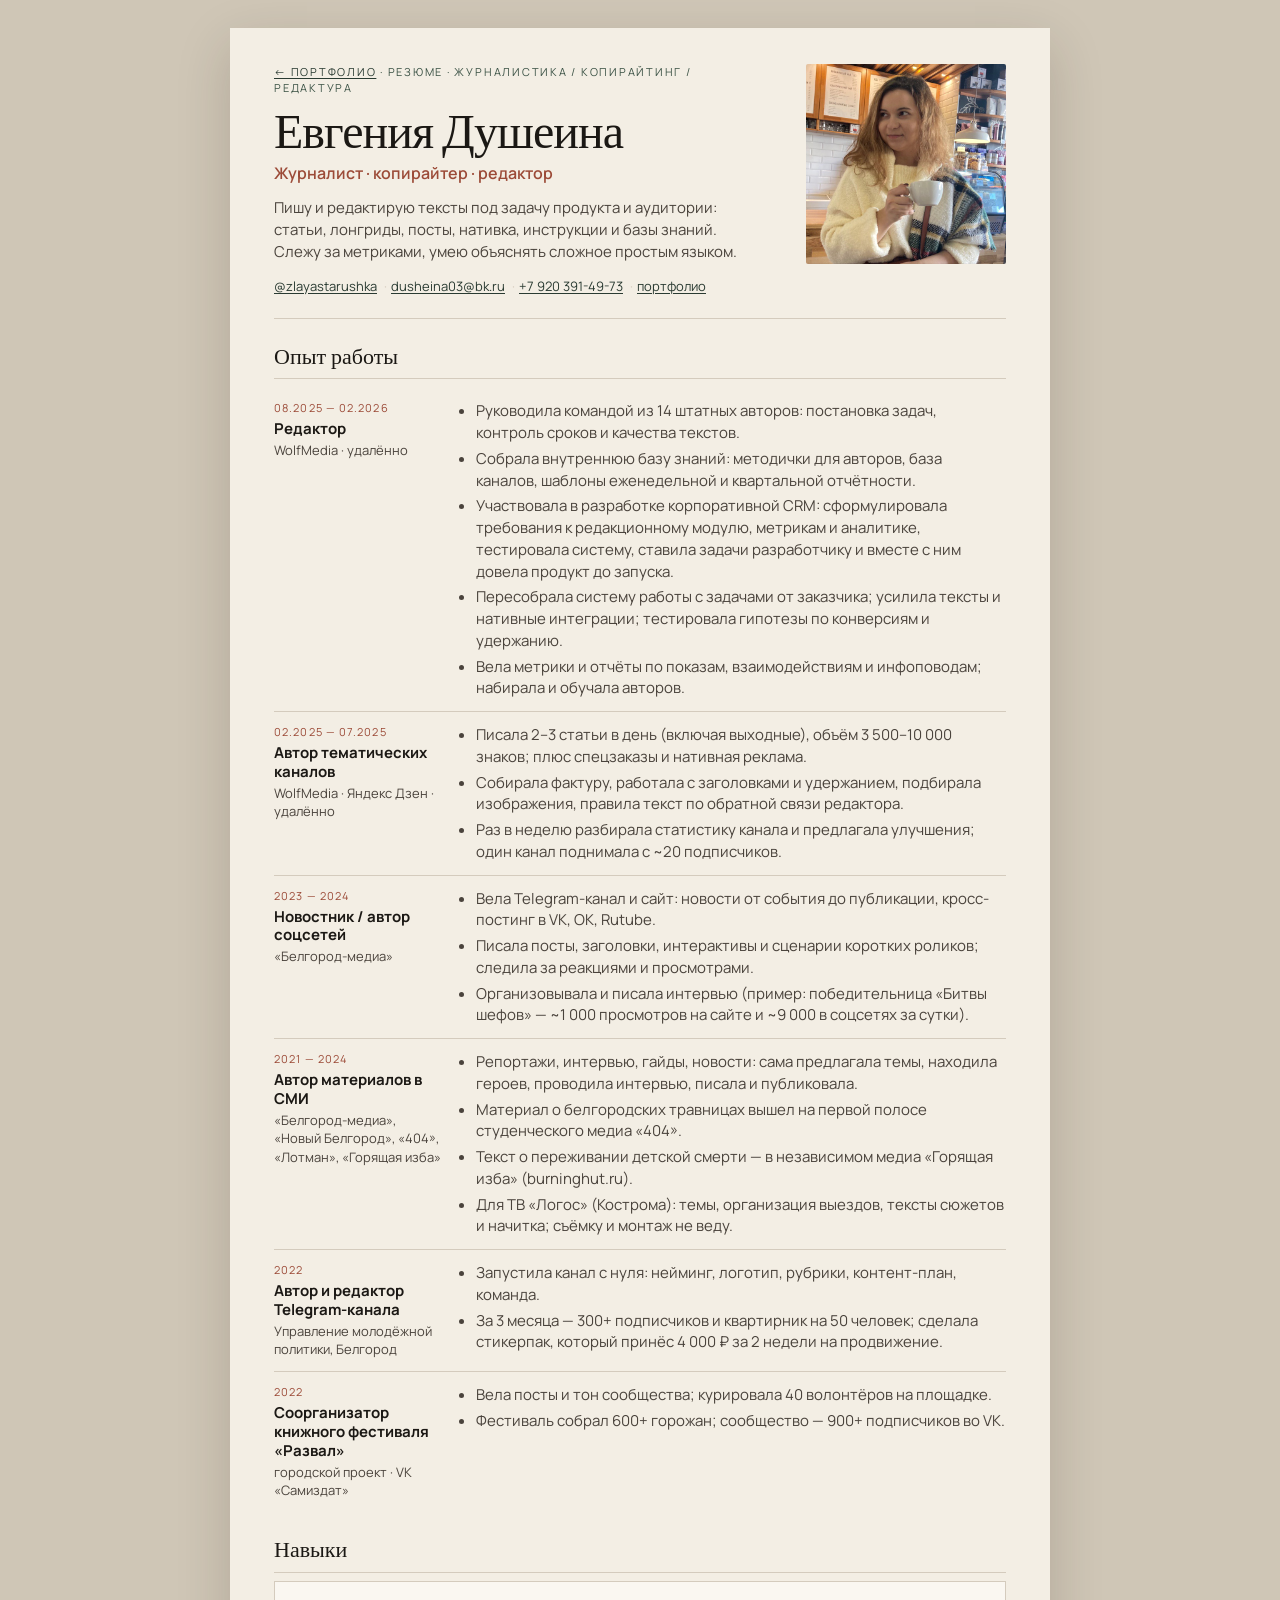
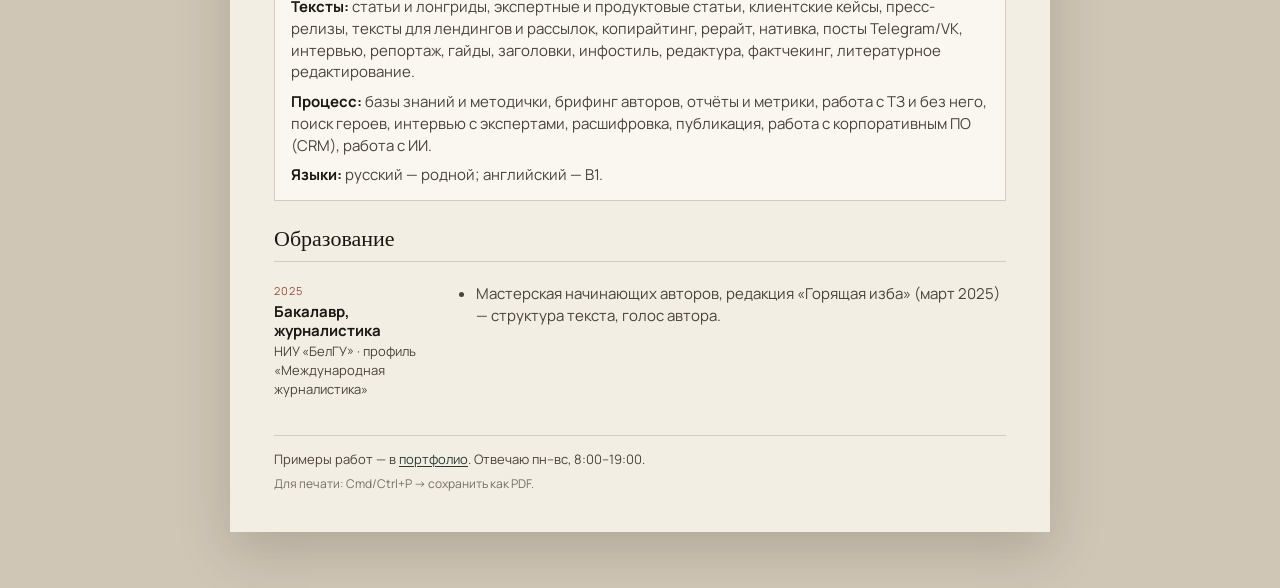
==== commit 557c1acd: "Rename the resume process skill to «работа с ИИ». Replace only the AI-drafting item in Навыки → Проц" ====
--- a/resume.html
+++ b/resume.html
@@ -120,7 +120,7 @@
       <h2>Навыки</h2>
       <div class="skills-block">
         <p><strong>Тексты:</strong> статьи и лонгриды, экспертные и продуктовые статьи, клиентские кейсы, пресс-релизы, тексты для лендингов и рассылок, копирайтинг, рерайт, нативка, посты Telegram/VK, интервью, репортаж, гайды, заголовки, инфостиль, редактура, фактчекинг, литературное редактирование.</p>
-        <p><strong>Процесс:</strong> базы знаний и методички, брифинг авторов, отчёты и метрики, работа с ТЗ и без него, поиск героев, интервью с экспертами, расшифровка, публикация, работа с корпоративным ПО (CRM), AI как помощник на черновике (финал и фактчек — вручную).</p>
+        <p><strong>Процесс:</strong> базы знаний и методички, брифинг авторов, отчёты и метрики, работа с ТЗ и без него, поиск героев, интервью с экспертами, расшифровка, публикация, работа с корпоративным ПО (CRM), работа с ИИ.</p>
         <p><strong>Языки:</strong> русский — родной; английский — B1.</p>
       </div>
     </section>
